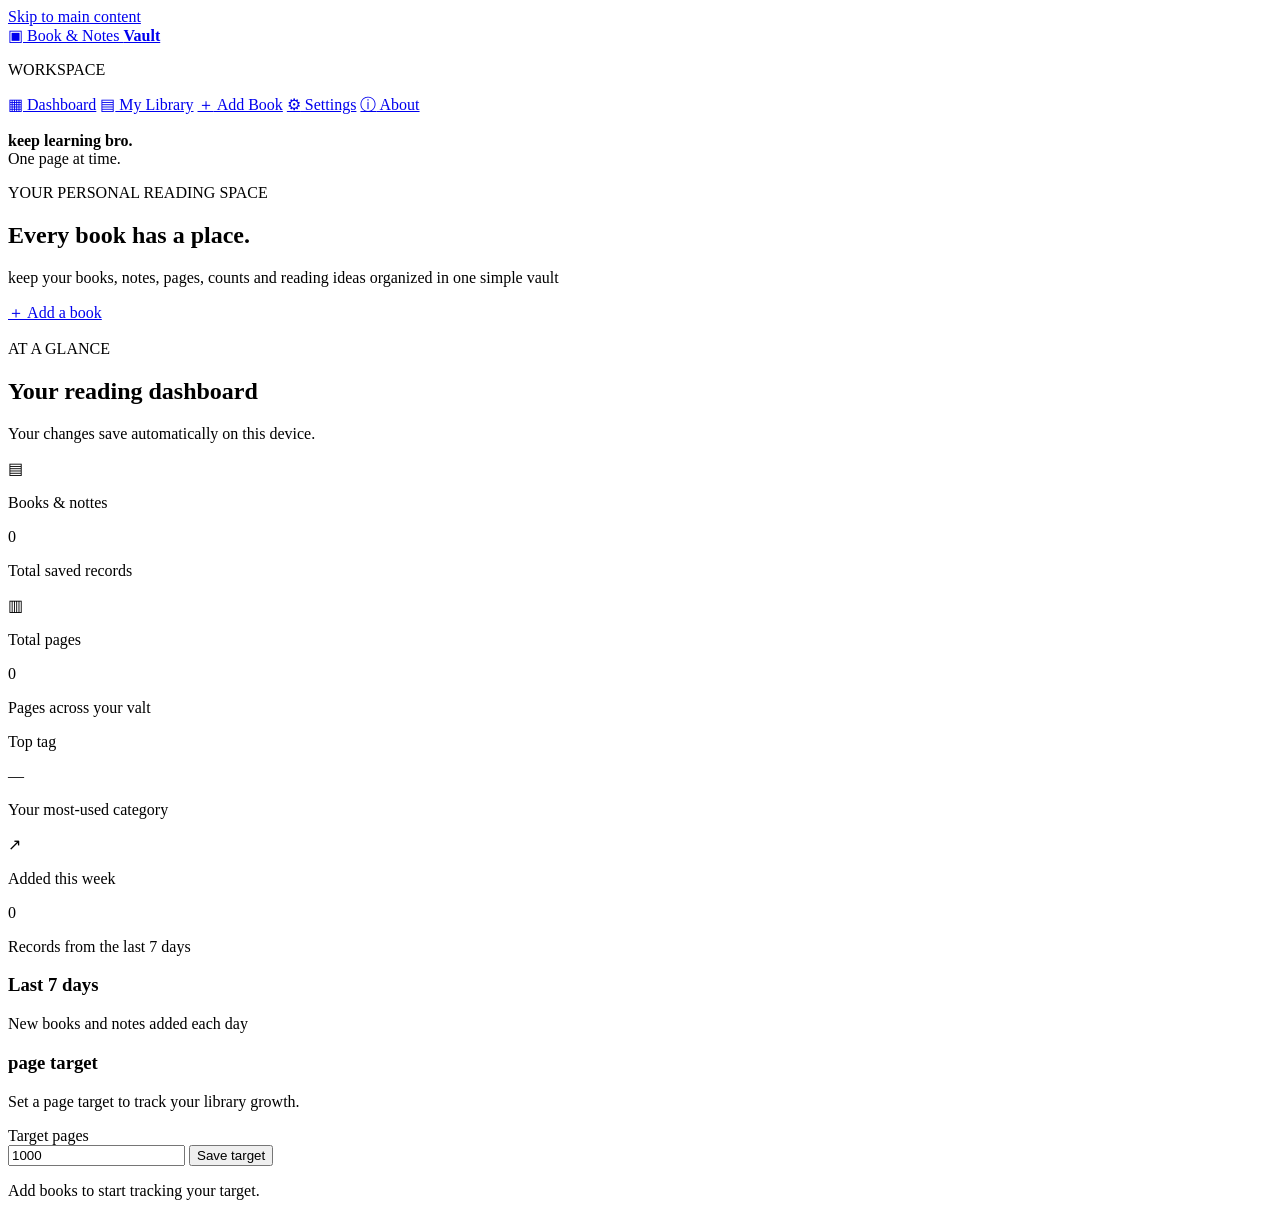
==== index.html @ 78431da7 "forms and many othrs" ====
<!DOCTYPE html>
<html>
<meta charset="UTF-8">
<meta name="viewport" content="width=device-width, initial-scale=1.0">
<meta name="description" content="Book and notes vault">

<head lang="en">
    <title>Book and Notes Vault</title>
</head>

<body data-page="dashboard">
    <a href="skip-link" href="#main">Skip to main content</a>

    <aside class="sidebar" aria-level="Sidebar">
        <a href="index.html" class="brand" aria-label="Book and Notes Vault home">
            <span class="brand-icon" aria-hidden="true">▣</span>
            <span>Book &amp; Notes <strong>Vault</strong></span>
        </a>
        <p class="sidebar-label">WORKSPACE</p>
        <nav aria-label="Main navigation">
            <a href="index.html"><span aria-hidden="true">▦</span> Dashboard</a>
            <a href="library.html"><span aria-hidden="true">▤</span> My Library</a>
            <a href="add-book.html"><span aria-hidden="true">＋</span> Add Book</a>
            <a href="settings.html"><span aria-hidden="true">⚙</span> Settings</a>
            <a href="about.html"><span aria-hidden="true">ⓘ</span> About</a>
        </nav>
        <div class="sidebar-note">
            <p><strong>keep learning bro.</strong><br>One page at time.</p>
        </div>
    </aside>
    <main id="main" class="page-shell">
        <section class="hero" aria-labelledby="hero-title">
            <div>
                <p class="eyebrow">YOUR PERSONAL READING SPACE</p>
                <h1 id="hero-title">Every book has a place.</h1>
                <p class="hero-copy">keep your books, notes, pages, counts and reading ideas organized in one simple
                    vault</p>
                <a class="button button-light" href="add-book.html">＋ Add a book</a>
            </div>
            <div class="hero-art" aria-hidden="true">
                <div class="book book-one"></div>
                <div class="book book-two"></div>
                <div class="book book-three"></div>
            </div>

        </section>
        <section id="dashboard" class="section-block" aria-labelledby="dashboard-title">
            <div class="section-heading">
                <div>
                    <p class="eyebrow">AT A GLANCE</p>
                    <h2 id="dashboard-title">Your reading dashboard</h2>
                </div>
                <p class="muted">Your changes save automatically on this device.</p>
            </div>
            <div class="stats-grid">
                <article class="stat-card">
                    <span class="stat-card" aria-hidden="true">▤</span>
                    <p class="stat-lebel">Books &amp; nottes</p>
                    <p class="stat-value" id="total-records">0</p>
                    <p class="stat-help">Total saved records</p>
                </article>
                <article class="stat-card">
                    <span class="stat-icon" aria-hidden="true">▥</span>
                    <p class="stat-label">Total pages</p>
                    <p class="stat-value" id="total-pages">0</p>
                    <p class="stat-help">Pages across your valt</p>
                </article>
                <article class="stat-card">
                    <p class="stat-label">Top tag</p>
                    <p class="stat-value stat-word" id="top-tag">—</p>
                    <p class="stat-help">Your most-used category</p>
                </article>
                <article class="stat-card">
                    <span class="stat-icon" aria-hidden="true">↗</span>
                    <p class="stat-label">Added this week</p>
                    <p class="stat-value" id="recent-records">0</p>
                    <p class="stat-help">Records from the last 7 days</p>
                </article>
            </div>
            <div class="dashboard-bottom">
                <article class="panel trend-panel">
                    <div class="panel-heading">
                        <div>
                            <h3>Last 7 days</h3>
                            <p class="muted">New books and notes added each day</p>
                        </div>
                    </div>
                    <div id="weekly-chart" class="weekly-chart" role="img"
                        aria-label="chart showing records added over the last seven days"></div>
                </article>
                <article class="panel taget-panel">
                    <h3>page target</h3>
                    <p class="muted">Set a page target to track your library growth.</p>
                    <form id="target-form" class="target-form">
                        <label for="page-target">Target pages</label>
                        <div class="inline-fields">
                            <input id="page-target" name="pageTarget" type="number" min="0" step="1" value="1000"
                                required>
                            <button class="button" type="submit">Save target</button>
                        </div>
                    </form>
                    <p id="target-message" class="status-message" role="status" aria-live="polite">Add books to start
                        tracking your target.</p>
                    <div class="progress-track" aria-hidden="true">
                        <div id="target-progress" class="progress-fill"></div>
                    </div>
                </article>
            </div>


        </section>

































    </main>

</body>

</html>
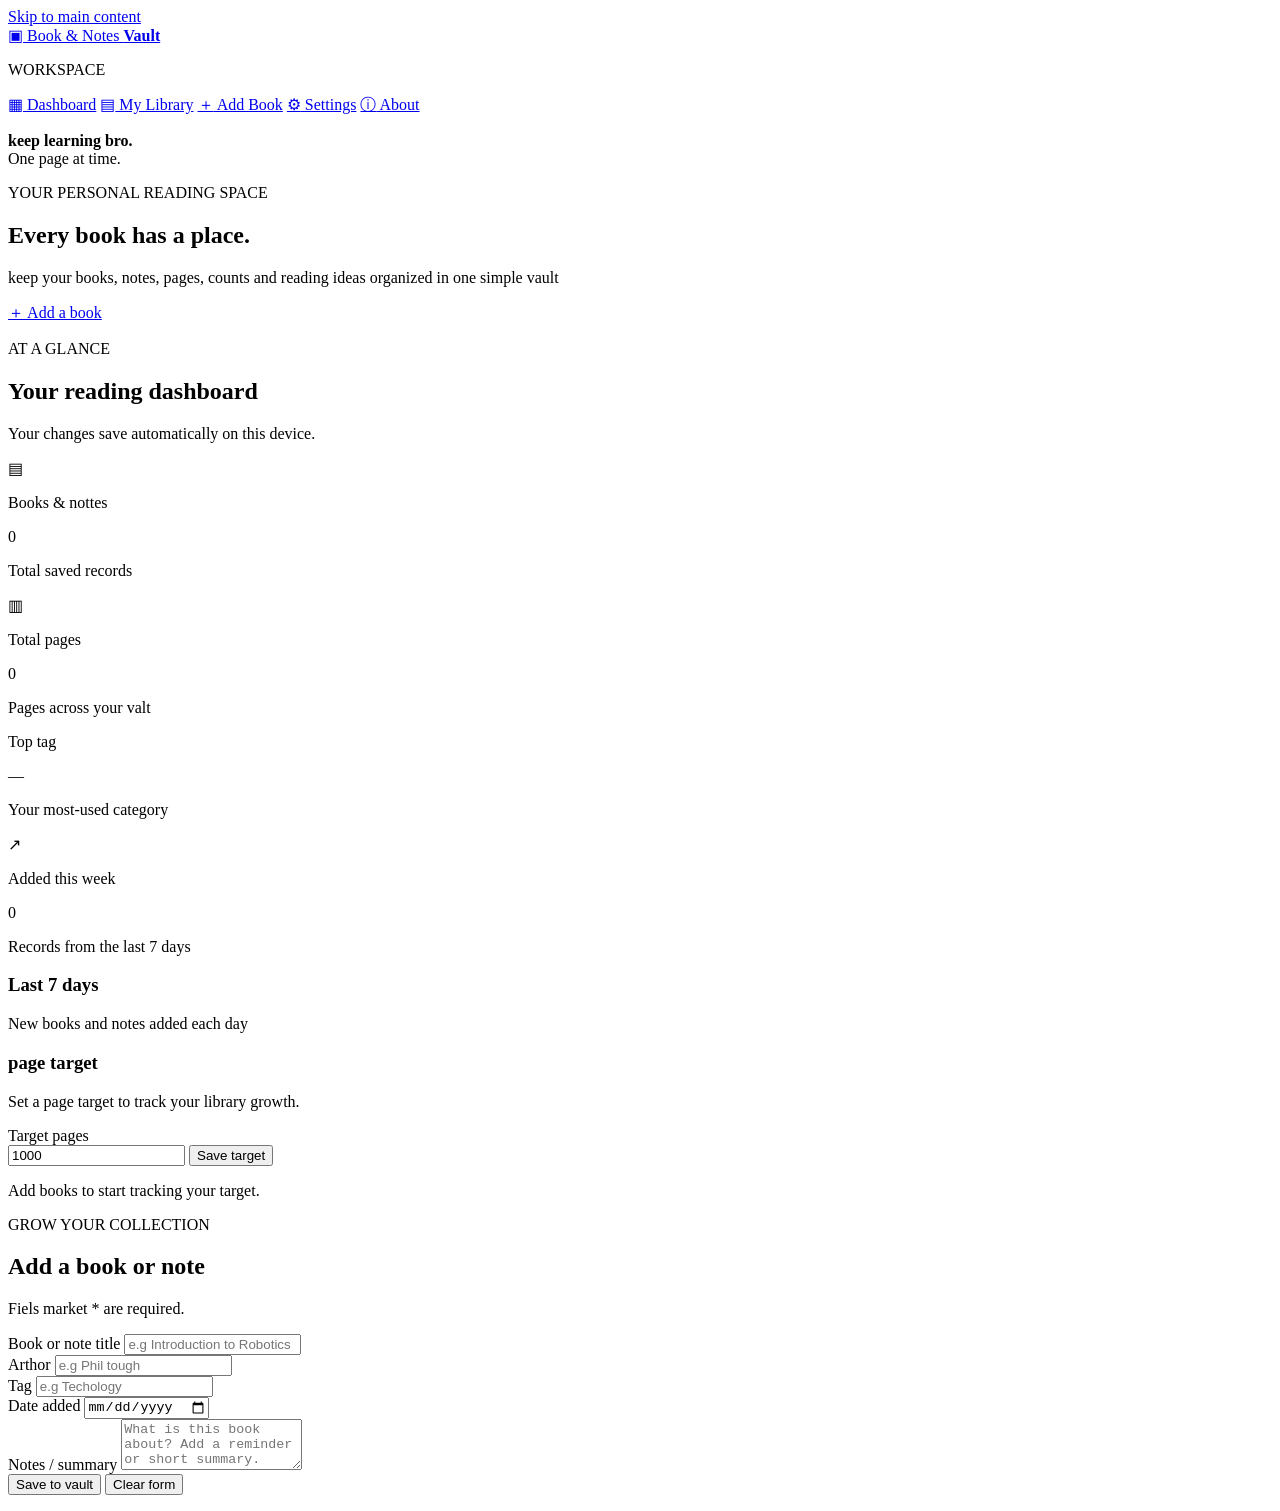
==== commit ca3dcbd4: "craxxxy" ====
--- a/index.html
+++ b/index.html
@@ -106,10 +106,63 @@
                     </div>
                 </article>
             </div>
-
-
         </section>
 
+        <section id="add-record" class="section-block" aria-labelledby="form-title">
+            <div class="section-heading">
+                <div>
+                    <p class="eyebrow">GROW YOUR COLLECTION</p>
+                    <h2 id="form-title">Add a book or note</h2>
+                </div>
+                <P class="muted">Fiels market * are required.</P>
+            </div>
+            <div class="panel form-panel">
+                <form id="record-form" novalidate>
+                    <input type="hidden" id="record-id" name="recordId">
+                    <div class="form-grid">
+                        <div class="field field-wide">
+                            <label for="title">Book or note title</label>
+                            <input type="text" id="title" name="title" maxlength="120"
+                                placeholder="e.g Introduction to Robotics" required aria-describedby="title-error">
+                            <small class="field-error" id="title-error"></small>
+                        </div>
+                        <div class="field">
+                            <label for="author">Arthor</label>
+                            <input type="text" name="author" id="author" maxlength="100" placeholder="e.g Phil tough"
+                                required aria-describedby="author-error">
+                            <small class="field-error" id="author-error"></small>
+                        </div>
+                        <div class="field">
+                            <label for="tag">Tag</label>
+                            <input type="text" id="tag" name="tag" maxlength="40" placeholder="e.g Techology" required
+                                aria-describedby="pages-error">
+                            <small class="field-error" id="date-error"></small>
+                        </div>
+                        <div class="field">
+                            <label for="date-added">Date added</label>
+                            <input type="date" name="dateAdded" id="date-added" required aria-describedby="date-error">
+                            <small class="field-error" id="date-error"></small>
+                        </div>
+                        <div class="field field-wide">
+                            <label for="notes">Notes / summary</label>
+                            <textarea id="notes" name="notes" rows="3" maxlength="1000"
+                                placeholder="What is this book about? Add a reminder or short summary."></textarea>
+                        </div>
+                    </div>
+                    <div class="form-actions">
+                        <button class="button" id="save-record" type="submit">Save to vault</button>
+                        <button class="button button-secondary" id="cancel-edit" type="button" hidden>Cancel
+                            edit</button>
+                        <button class="text-button" id="clear-form" type="button">Clear form</button>
+                    </div>
+                    <p id="form-status" class="status-message" role="status" aria-live="polite"></p>
+                </form>
+            </div>
+
+        </section>
+
+
+
 
 
 
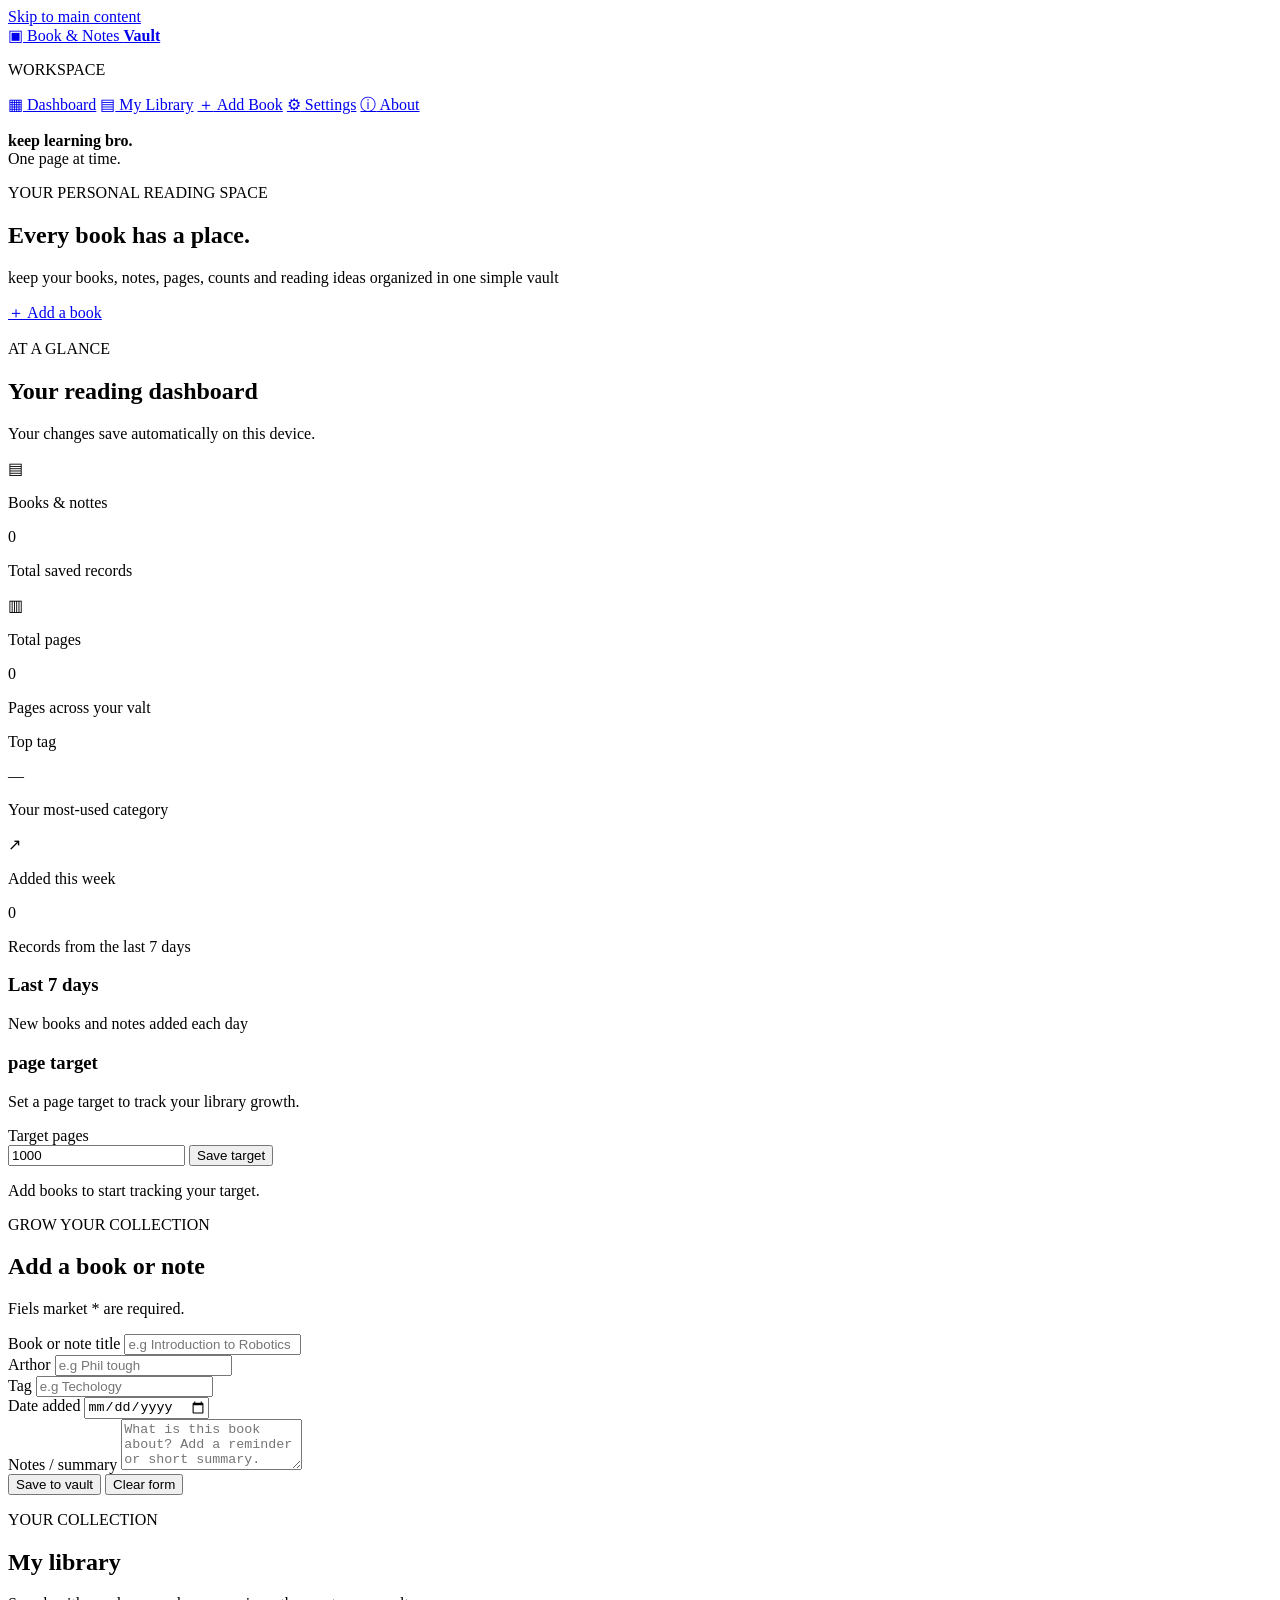
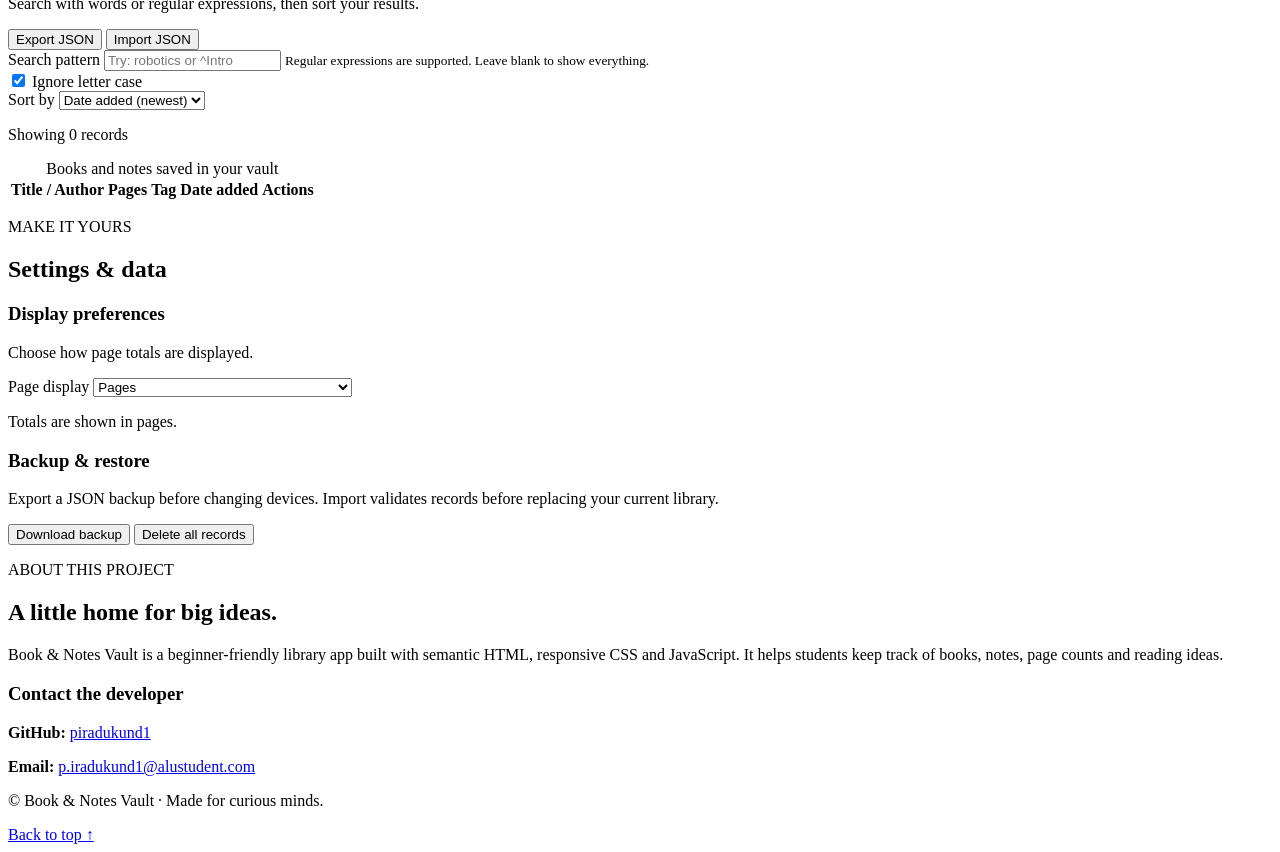
==== commit f228739a: "index" ====
--- a/index.html
+++ b/index.html
@@ -6,6 +6,8 @@
 
 <head lang="en">
     <title>Book and Notes Vault</title>
+    <link rel="stylesheet" href="styles/style.css">
+    <script type="module" src="scripts/app.js"></script>
 </head>
 
 <body data-page="dashboard">
@@ -158,45 +160,135 @@
                     <p id="form-status" class="status-message" role="status" aria-live="polite"></p>
                 </form>
             </div>
-
-        </section>
-
-
-
-
-
-
-
-
-
-
-
-
-
-
-
-
-
-
-
-
-
-
-
-
-
-
-
-
-
-
-
-
-
-
-
+        </section>
+
+        <section id="records" class="section-block" aria-labelledby="records-title">
+            <div class="section-heading library-heading">
+                <div>
+                    <p class="eyebrow">YOUR COLLECTION</p>
+                    <h2 id="records-title">My library</h2>
+                    <p class="muted">Search with words or regular expressions, then sort your results.</p>
+                </div>
+                <div class="library-actions">
+                    <button class="button button-secondary" id="export-json" type="button">Export JSON</button>
+                    <button class="button button-secondary" id="import-trigger" type="button">Import JSON</button>
+                    <input id="import-file" type="file" accept=".json,application/json" hidden>
+                </div>
+            </div>
+            <div class="panel library-panel">
+                <div class="search-tools">
+                    <div class="field search-field">
+                        <label for="search-pattern">Search pattern</label>
+                        <input id="search-pattern" type="search" placeholder="Try: robotics or ^Intro"
+                            aria-describedby="search-help search-error">
+                        <small id="search-help" class="field-hint">Regular expressions are supported. Leave blank to
+                            show
+                            everything.</small>
+                        <small id="search-error" class="field-error" role="status"></small>
+                    </div>
+                    <label class="check-label" for="case-insensitive">
+                        <input id="case-insensitive" type="checkbox" checked>
+                        Ignore letter case
+                    </label>
+                    <div class="field sort-field">
+                        <label for="sort-by">Sort by</label>
+                        <select id="sort-by">
+                            <option value="date-desc">Date added (newest)</option>
+                            <option value="date-asc">Date added (oldest)</option>
+                            <option value="title-asc">Title (A–Z)</option>
+                            <option value="title-desc">Title (Z–A)</option>
+                            <option value="pages-desc">Pages (high to low)</option>
+                            <option value="pages-asc">Pages (low to high)</option>
+                        </select>
+                    </div>
+                </div>
+                <p id="results-count" class="results-count" aria-live="polite">Showing 0 records</p>
+                <div class="table-wrap">
+                    <table>
+                        <caption class="visually-hidden">Books and notes saved in your vault</caption>
+                        <thead>
+                            <tr>
+                                <th scope="col">Title / Author</th>
+                                <th scope="col">Pages</th>
+                                <th scope="col">Tag</th>
+                                <th scope="col">Date added</th>
+                                <th scope="col">Actions</th>
+                            </tr>
+                        </thead>
+                        <tbody id="records-body"></tbody>
+                    </table>
+                </div>
+                <div id="empty-state" class="empty-state" hidden>
+                    <div class="empty-icon" aria-hidden="true">▤</div>
+                    <h3>No matching books yet</h3>
+                    <p>Add your first book or change your search pattern.</p>
+                    <a class="button" href="add-book.html">Add a book</a>
+                </div>
+            </div>
+        </section>
+
+        <section id="settings" class="section-block" aria-labelledby="settings-title">
+            <div class="section-heading">
+                <div>
+                    <p class="eyebrow">MAKE IT YOURS</p>
+                    <h2 id="settings-title">Settings &amp; data</h2>
+                </div>
+            </div>
+            <div class="settings-grid">
+                <article class="panel settings-card">
+                    <h3>Display preferences</h3>
+                    <p class="muted">Choose how page totals are displayed.</p>
+                    <label for="page-unit">Page display</label>
+                    <select id="page-unit">
+                        <option value="pages">Pages</option>
+                        <option value="sheets">Approximate sheets (2 pages = 1 sheet)</option>
+                        <option value="thousands">Thousands of pages</option>
+                    </select>
+                    <p id="unit-preview" class="status-message" aria-live="polite">Totals are shown in pages.</p>
+                </article>
+                <article class="panel settings-card">
+                    <h3>Backup &amp; restore</h3>
+                    <p class="muted">Export a JSON backup before changing devices. Import validates records before
+                        replacing your
+                        current library.</p>
+                    <button class="button button-secondary" id="export-settings" type="button">Download backup</button>
+                    <button class="button button-danger-outline" id="clear-library" type="button">Delete all
+                        records</button>
+                    <p id="settings-status" class="status-message" role="status" aria-live="polite"></p>
+                </article>
+            </div>
+        </section>
+
+        <section id="about" class="section-block" aria-labelledby="about-title">
+            <div class="about-panel">
+                <div>
+                    <p class="eyebrow">ABOUT THIS PROJECT</p>
+                    <h2 id="about-title">A little home for big ideas.</h2>
+                    <p>Book &amp; Notes Vault is a beginner-friendly library app built with semantic HTML, responsive
+                        CSS and
+                         JavaScript. It helps students keep track of books, notes, page counts and reading ideas.
+                    </p>
+                </div>
+                <div class="contact-card">
+                    <h3>Contact the developer</h3>
+                    <p><strong>GitHub:</strong> <a href="https://github.com/piradukund1" target="_blank"
+                            rel="noreferrer">piradukund1</a></p>
+                    <p><strong>Email:</strong> <a href="mailto:your.email@example.com">p.iradukund1@alustudent.com</a></p>
+                    
+                </div>
+            </div>
+        </section>
     </main>
 
+    <footer class="site-footer">
+        <p>© <span id="current-year"></span> Book &amp; Notes Vault · Made for curious minds.</p>
+        <a href="#main">Back to top ↑</a>
+    </footer>
+
+    <div id="global-status" class="visually-hidden" role="status" aria-live="polite"></div>
+
+    </main>
+
 </body>
 
 </html>
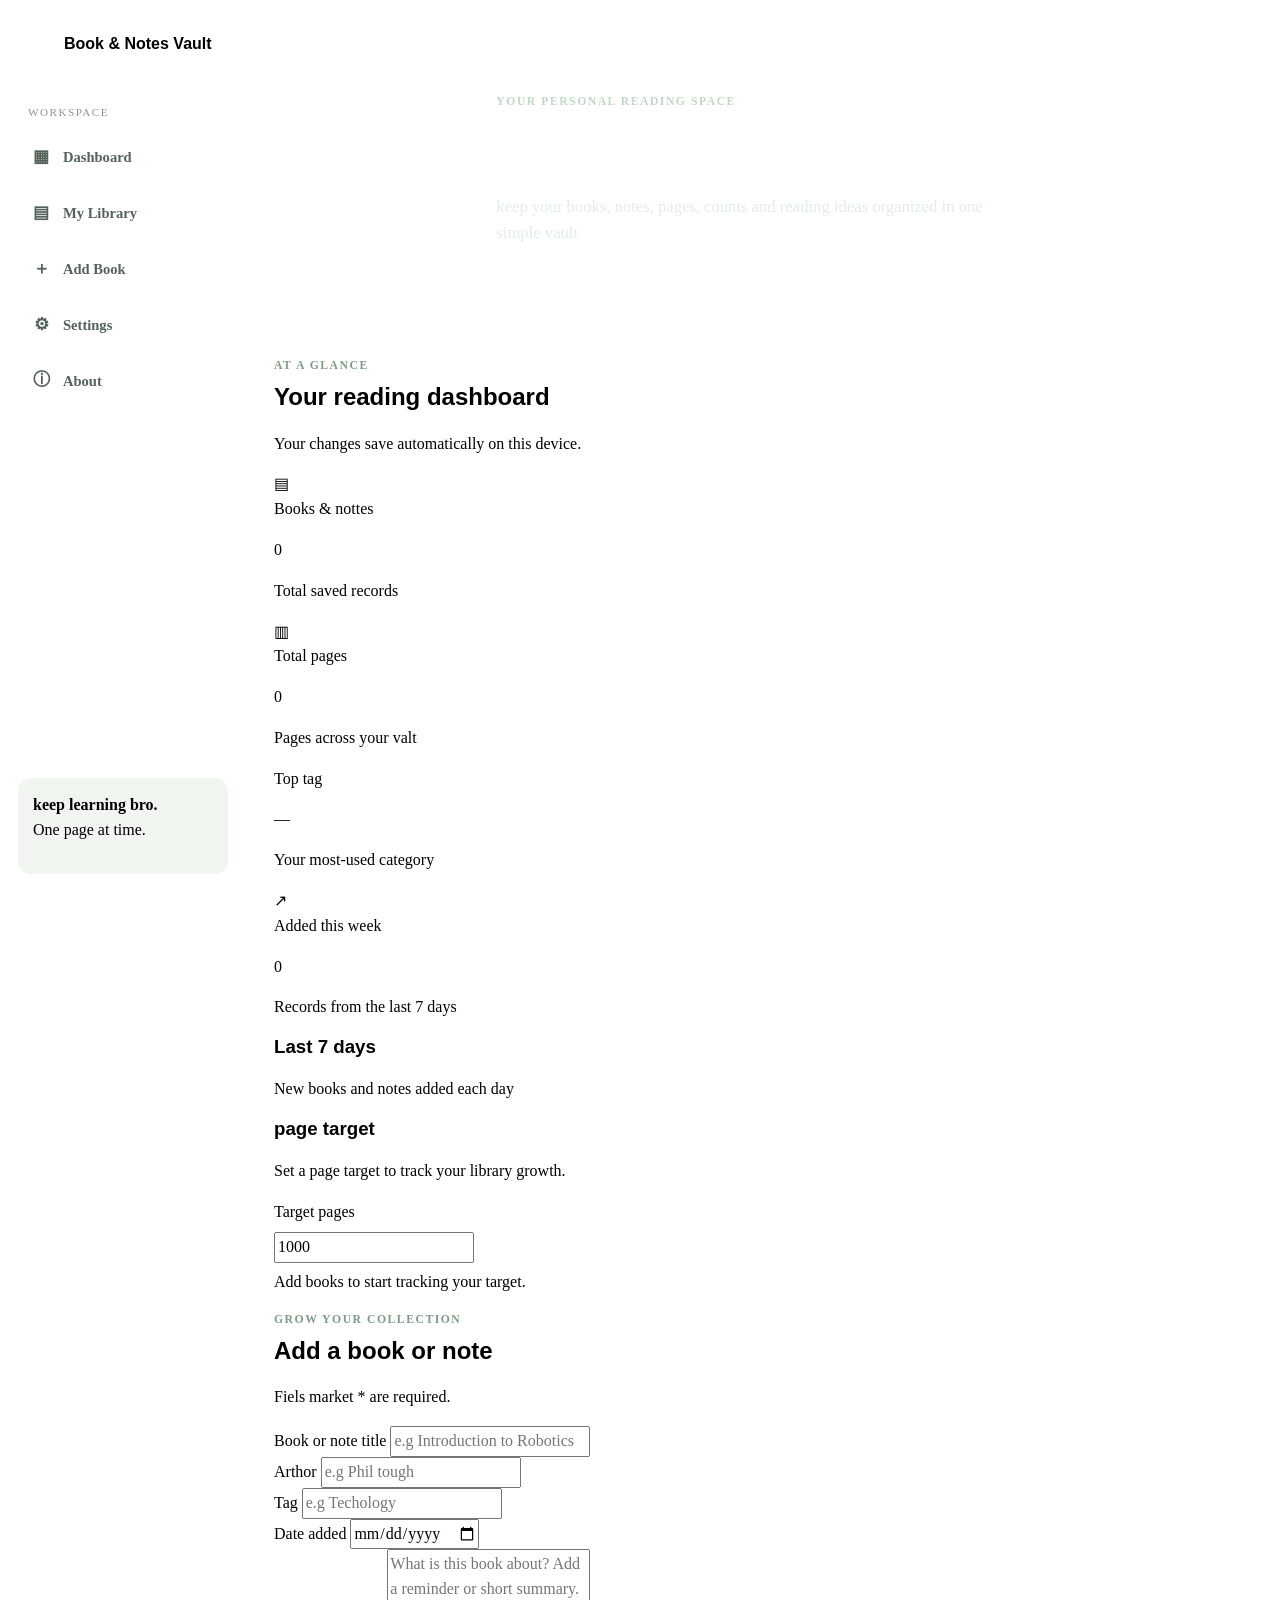
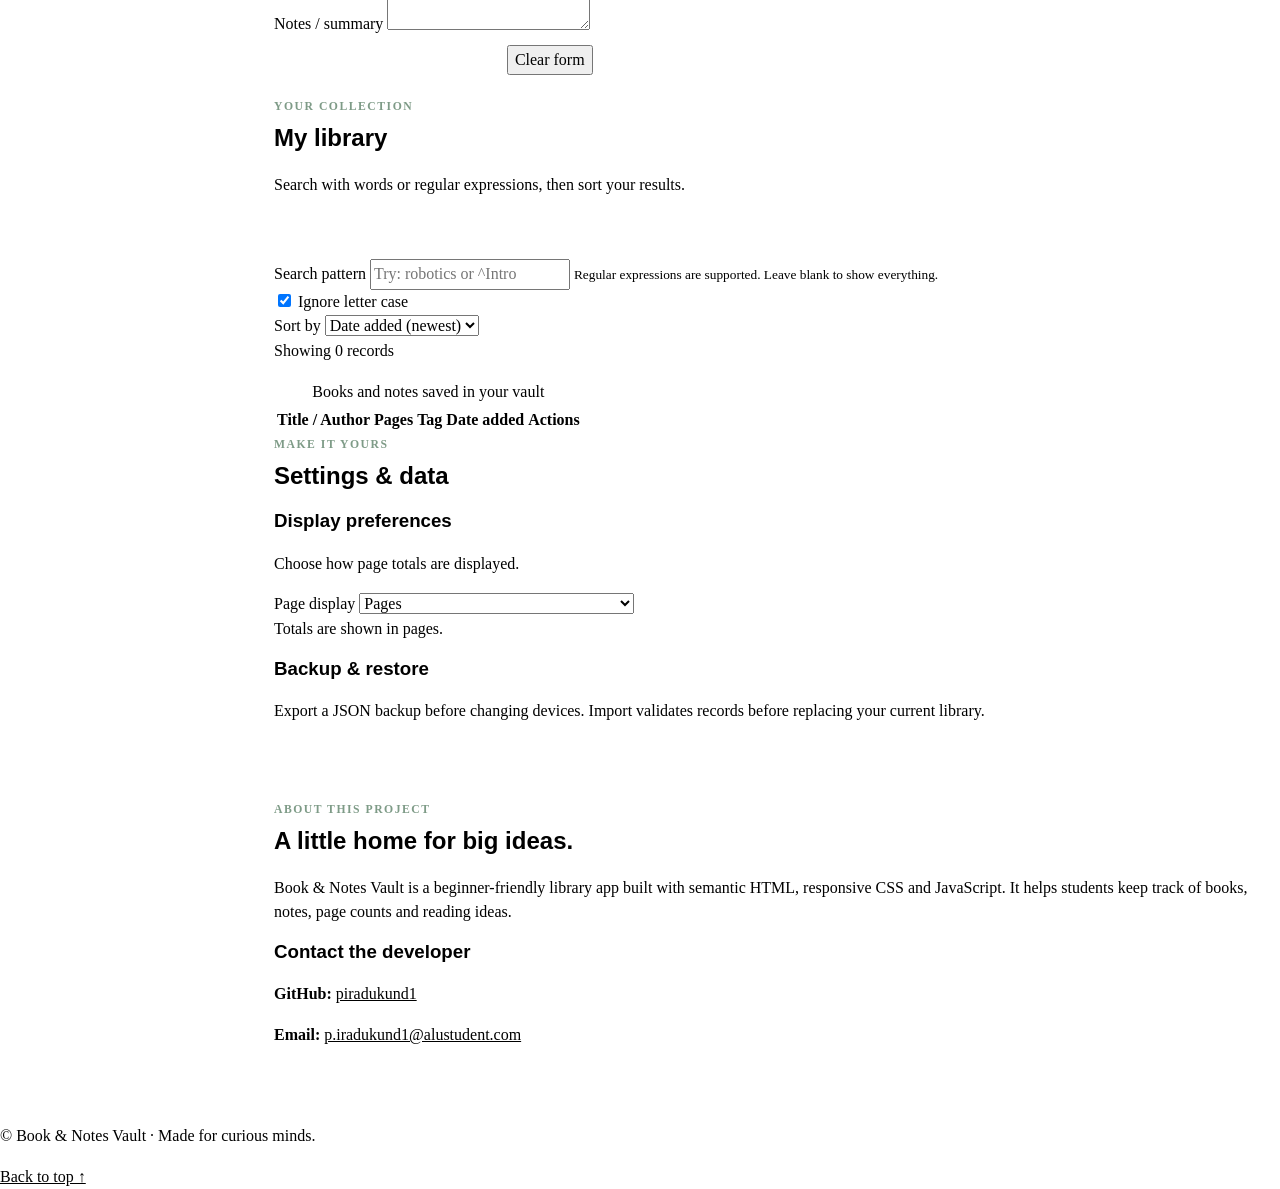
==== commit 481f64e6: "getting ready........" ====
--- a/index.html
+++ b/index.html
@@ -273,7 +273,7 @@
                     <h3>Contact the developer</h3>
                     <p><strong>GitHub:</strong> <a href="https://github.com/piradukund1" target="_blank"
                             rel="noreferrer">piradukund1</a></p>
-                    <p><strong>Email:</strong> <a href="mailto:your.email@example.com">p.iradukund1@alustudent.com</a></p>
+                    <p><strong>Email:</strong> <a href="mailto:p.iradukund1@alustudent.com">p.iradukund1@alustudent.com</a></p>
                     
                 </div>
             </div>
--- a/styles/style.css
+++ b/styles/style.css
@@ -0,0 +1,206 @@
+:root{
+
+}
+*{
+    box-sizing: border-box;
+}
+html{
+    scroll-behavior: smooth;
+    scroll-padding-top: 92px;
+}
+body{
+    margin: 0;
+    min-width: 320px;
+    background: var(--paper);
+    line-height: 1.55;
+}
+a{
+    color: var(--green);
+}
+a:hover{
+    color: var(--green-dark);
+}
+button, input, select, textarea {
+    font: inherit;
+}
+button, select {
+    cursor: pointer;
+}
+button:focus-visible,
+a:focus-visible,
+input:focus-visible,
+select:focus-visible,
+textarea:focus-visible {
+    outline: 3px solid #d49a2f;
+    outline-offset: 3px;
+}
+
+.skip-link {
+    position: absolute;
+    top: -60px;
+    left: 12px;
+    z-index: 20;
+    padding: 10px 14px;
+    background: white;
+    border-radius: 8px;
+}
+.sidebar {
+    position: fixed;
+    inset: 0 auto 0 0;
+    z-index: 10;
+    width: 246px;
+    padding: 26px 18px;
+    display: flex;
+    flex-direction: column;
+    background: #fff;
+}
+
+.brand {
+    display: flex;
+    align-items: center;
+    gap: 10px;
+    color: var(--ink);
+    text-decoration: none;
+    font-family: Manrope, sans-serif;
+    font-weight: 700;
+    white-space: nowrap;
+}
+.brand strong {
+    color: var(--green);
+}
+.brand-icon {
+    width: 36px;
+    height: 36px;
+    flex: 0 0 36px;
+    display: grid;
+    place-items: center;
+    color: white;
+    background: var(--green);
+    border-radius: 11px;
+    font-size: 21px;
+}
+
+.sidebar-label{
+    margin: 42px 10px 12px;
+    color: #89958d;
+    font-size: .7rem;
+    font-family: 800;
+    letter-spacing: .13em;
+}
+.sidebar nav {
+    display: flex;
+    flex-direction: column;
+    align-items: stretch;
+    gap: 7px;
+}
+.sidebar nav a {
+    display: flex;
+    align-items: center;
+    gap: 12px;
+    padding: 11px 13px;
+    text-decoration: none;
+    color: #536359;
+    font-size: .91rem;
+    font-weight: 600;
+    transition: background .18s ease, color .18s ease, transform .18s ease;
+}
+.sidebar nav a span {
+    width: 20px;
+    text-align: center;
+    font-size: 1.08rem;
+}
+
+.sidebar nav a:hover,
+.sidebar nav a:focus-visible {
+    background: var(--green-soft);
+    color: var(--green-dark);
+    transform: translateX(2px);
+}
+.sidebar nav a[href="#dashboard"] {
+    background: var(--green-soft);
+    color: var(--green-dark);
+}
+.sidebar-note {
+    margin-top: auto;
+    padding: 15px;
+    border-radius: 13px;
+    background: #f0f5ef;
+    color: var(--green);
+}
+.sidebar-note>span {
+    font-size: 8px 0 0;
+    font-size: .82rem;
+    color: #68756e;
+}
+.sidebar-note-strong {
+    color: var(--green-dark);
+}
+.page-shell {
+    max-width: 1180px;
+    margin: 0 auto 0 246px;
+    padding: 26px 28px 60px;
+}
+.hero {
+    min-height: 300px;
+    padding: 42px 48px;
+    background: var(--green);
+    color: white;
+    border-radius: 24px;
+    display: flex;
+    justify-content: center;
+    align-items: center;
+    overflow: hidden;
+    position: relative;
+}
+.hero>div:first-child {
+    max-width: 590px;
+    z-index: 1;
+}
+.eyebrow {
+    color: #7e9b87;
+    font-size: .73rem;
+    font-weight: 800;
+    letter-spacing: .13em;
+    margin: 0 0 8px;
+}
+.hero .eyebrow {
+    color: #c1d8c5;
+}
+h1, h2, h3, p {
+    margin-top: 0;
+}
+h1, h2 ,h3 {
+    font-family: Manrope, "DM sans", sans-serif;
+    line-height: 1.2;
+}
+h1 {
+    font-size: clamp(2.1rem, 4vw, 3.4rem);
+    letter-spacing: -.04em;
+    margin-bottom: 14px;
+}
+.hero-copy {
+    max-width: 520px;
+    color: #e1eee5;
+    margin-bottom: 24px;
+    font-size: 1.04rem;
+}
+.button{
+    display: inline-flex;
+    align-items: center;
+    justify-content: center;
+    gap: 8px;
+    border: 1px solid var(--green);
+    border-radius: 10px;
+    padding: 10px 15px;
+    background: var(--green);
+    color: white;
+    font-weight: 700;
+    text-decoration: none;
+    transition: transform .18 ease, background .18s ease, box-shadow .18s ease;
+}
+.button:hover {
+    background: var(--green-dark);
+    color: white;
+    transform: translateY(-1px);
+    box-shadow: 0 5px 13px #193e2c24;
+}
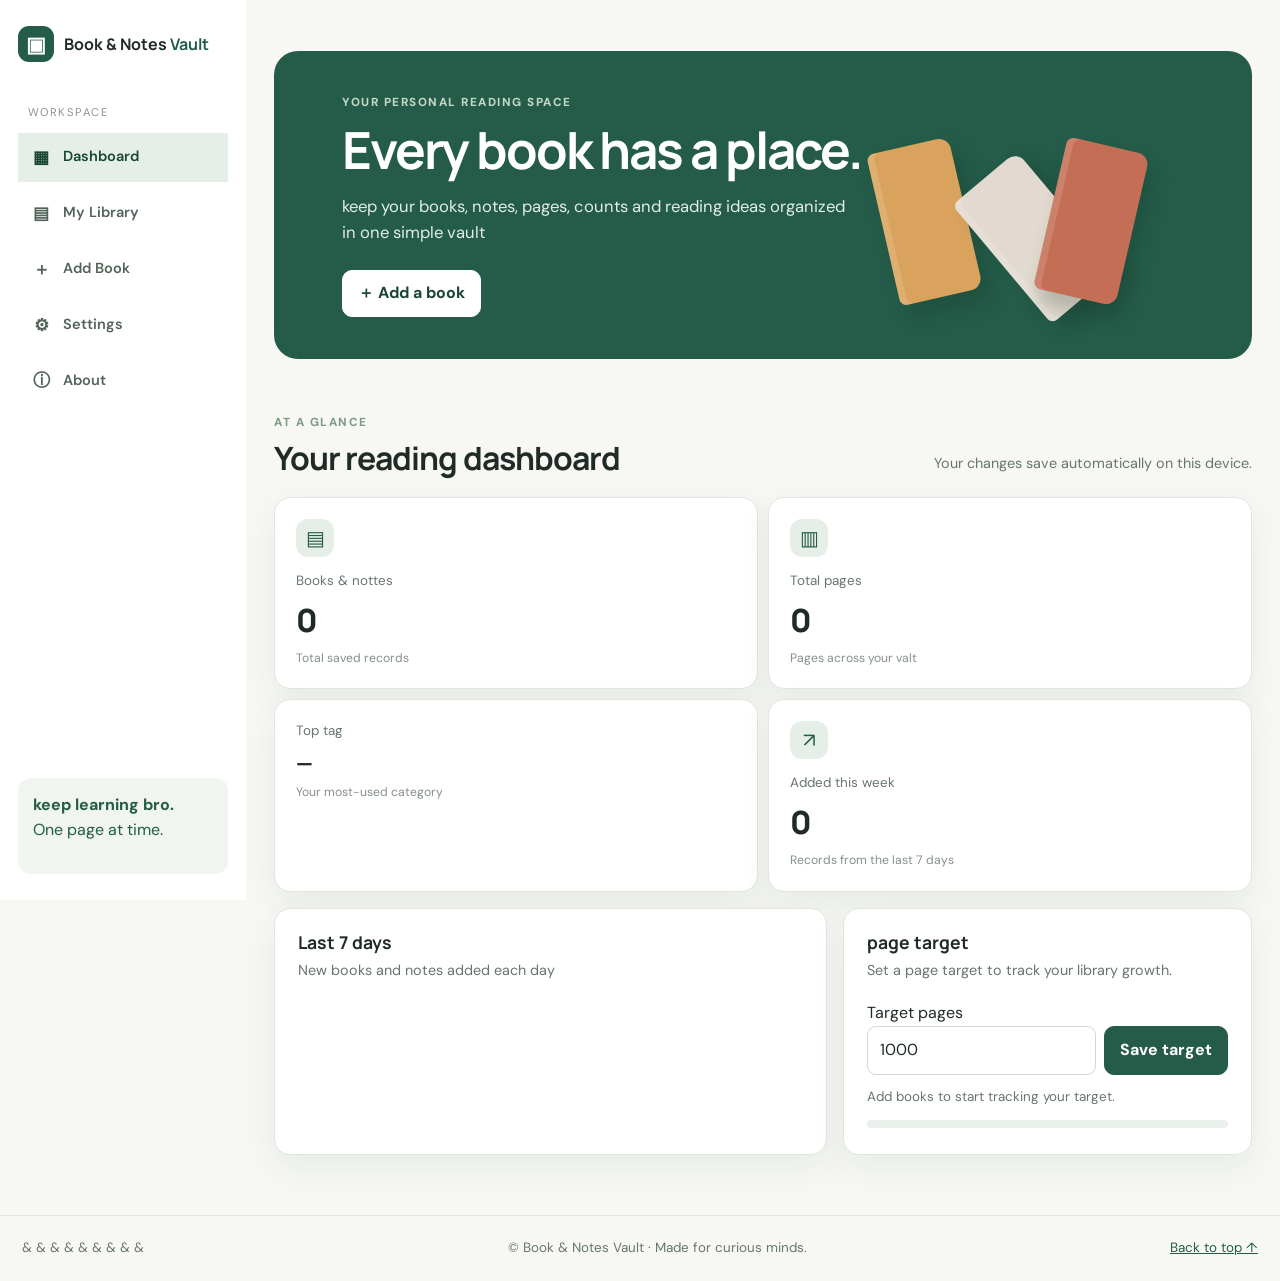
==== commit 749b4347: "checking and adding some features in the design to make it suitable to the users burooo" ====
--- a/index.html
+++ b/index.html
@@ -56,8 +56,8 @@
             </div>
             <div class="stats-grid">
                 <article class="stat-card">
-                    <span class="stat-card" aria-hidden="true">▤</span>
-                    <p class="stat-lebel">Books &amp; nottes</p>
+                    <span class="stat-icon" aria-hidden="true">▤</span>
+                    <p class="stat-label">Books &amp; nottes</p>
                     <p class="stat-value" id="total-records">0</p>
                     <p class="stat-help">Total saved records</p>
                 </article>
@@ -281,8 +281,9 @@
     </main>
 
     <footer class="site-footer">
+        <p>&amp; &amp; &amp; &amp; &amp; &amp; &amp; &amp;  &amp;</p>
         <p>© <span id="current-year"></span> Book &amp; Notes Vault · Made for curious minds.</p>
-        <a href="#main">Back to top ↑</a>
+        <a href="#">Back to top ↑</a>
     </footer>
 
     <div id="global-status" class="visually-hidden" role="status" aria-live="polite"></div>
--- a/styles/style.css
+++ b/styles/style.css
@@ -1,31 +1,58 @@
-:root{
-
-}
-*{
+@import url('https://fonts.googleapis.com/css2?family=DM+Sans:wght@400;500;600;700&family=Manrope:wght@400;500;600;700;800&display=swap');
+
+:root {
+    --ink: #202b27;
+    --muted: #68756e;
+    --paper: #f7f8f4;
+    --white: #ffffff;
+    --green: #245c49;
+    --green-dark: #194635;
+    --green-soft: #e5efe8;
+    --line: #dfe6df;
+    --gold: #e8b85e;
+    --danger: #a42c36;
+    --shadow: 0 12px 34px rgba(31, 55, 43, 0.07);
+    font-family: "DM Sans", Arial, sans-serif;
+    color: var(--ink);
+    color: var(--ink);
+}
+
+* {
     box-sizing: border-box;
 }
-html{
+
+html {
     scroll-behavior: smooth;
     scroll-padding-top: 92px;
 }
-body{
+
+body {
     margin: 0;
     min-width: 320px;
     background: var(--paper);
     line-height: 1.55;
 }
-a{
+
+a {
     color: var(--green);
 }
-a:hover{
+
+a:hover {
     color: var(--green-dark);
 }
-button, input, select, textarea {
+
+button,
+input,
+select,
+textarea {
     font: inherit;
 }
-button, select {
+
+button,
+select {
     cursor: pointer;
 }
+
 button:focus-visible,
 a:focus-visible,
 input:focus-visible,
@@ -44,6 +71,7 @@
     background: white;
     border-radius: 8px;
 }
+
 .sidebar {
     position: fixed;
     inset: 0 auto 0 0;
@@ -65,9 +93,11 @@
     font-weight: 700;
     white-space: nowrap;
 }
+
 .brand strong {
     color: var(--green);
 }
+
 .brand-icon {
     width: 36px;
     height: 36px;
@@ -80,19 +110,21 @@
     font-size: 21px;
 }
 
-.sidebar-label{
+.sidebar-label {
     margin: 42px 10px 12px;
     color: #89958d;
     font-size: .7rem;
     font-family: 800;
     letter-spacing: .13em;
 }
+
 .sidebar nav {
     display: flex;
     flex-direction: column;
     align-items: stretch;
     gap: 7px;
 }
+
 .sidebar nav a {
     display: flex;
     align-items: center;
@@ -104,6 +136,7 @@
     font-weight: 600;
     transition: background .18s ease, color .18s ease, transform .18s ease;
 }
+
 .sidebar nav a span {
     width: 20px;
     text-align: center;
@@ -116,10 +149,12 @@
     color: var(--green-dark);
     transform: translateX(2px);
 }
+
 .sidebar nav a[href="#dashboard"] {
     background: var(--green-soft);
     color: var(--green-dark);
 }
+
 .sidebar-note {
     margin-top: auto;
     padding: 15px;
@@ -127,19 +162,23 @@
     background: #f0f5ef;
     color: var(--green);
 }
+
 .sidebar-note>span {
     font-size: 8px 0 0;
     font-size: .82rem;
     color: #68756e;
 }
+
 .sidebar-note-strong {
     color: var(--green-dark);
 }
+
 .page-shell {
     max-width: 1180px;
     margin: 0 auto 0 246px;
     padding: 26px 28px 60px;
 }
+
 .hero {
     min-height: 300px;
     padding: 42px 48px;
@@ -152,10 +191,12 @@
     overflow: hidden;
     position: relative;
 }
+
 .hero>div:first-child {
     max-width: 590px;
     z-index: 1;
 }
+
 .eyebrow {
     color: #7e9b87;
     font-size: .73rem;
@@ -163,28 +204,39 @@
     letter-spacing: .13em;
     margin: 0 0 8px;
 }
+
 .hero .eyebrow {
     color: #c1d8c5;
 }
-h1, h2, h3, p {
+
+h1,
+h2,
+h3,
+p {
     margin-top: 0;
 }
-h1, h2 ,h3 {
+
+h1,
+h2,
+h3 {
     font-family: Manrope, "DM sans", sans-serif;
     line-height: 1.2;
 }
+
 h1 {
     font-size: clamp(2.1rem, 4vw, 3.4rem);
     letter-spacing: -.04em;
     margin-bottom: 14px;
 }
+
 .hero-copy {
     max-width: 520px;
     color: #e1eee5;
     margin-bottom: 24px;
     font-size: 1.04rem;
 }
-.button{
+
+.button {
     display: inline-flex;
     align-items: center;
     justify-content: center;
@@ -198,9 +250,854 @@
     text-decoration: none;
     transition: transform .18 ease, background .18s ease, box-shadow .18s ease;
 }
+
 .button:hover {
     background: var(--green-dark);
     color: white;
     transform: translateY(-1px);
     box-shadow: 0 5px 13px #193e2c24;
 }
+
+.button-light {
+    background: white;
+    color: var(--green-dark);
+    border-color: white;
+}
+
+.button-light:hover {
+    background: #f1f5ef;
+    color: var(--green-dark);
+}
+
+.button-secondary {
+    background: white;
+    color: var(--green-dark);
+    border-color: #cbd9ce;
+}
+
+.button-secondary {
+    background: white;
+    color: var(--green);
+    border-color: #cbd9ce;
+
+}
+
+.button-secondary:hover {
+    background: var(--green-soft);
+    color: var(--green-dark);
+}
+
+.button-danger-outline {
+    background: white;
+    border: 1px solid #e8b9bd;
+    color: var(--danger);
+    margin-left: 8px;
+}
+
+.button-danger-outline:hover {
+    color: white;
+    background: var(--danger);
+}
+
+.hero-art {
+    width: 300px;
+    height: 220px;
+    position: relative;
+    flex: 0 0 300px;
+    margin-right: 22px;
+}
+
+.book {
+    position: absolute;
+    bottom: 18px;
+    height: 155px;
+    width: 84px;
+    border-radius: 7px 12px 12px 7px;
+    box-shadow: inset 7px 0 0 #ffffff20, 8px 14px 18px #102e2138;
+    transform-origin: bottom center;
+}
+
+.book::after {
+    content: "";
+    position: absolute;
+    top: 18px;
+    left: 18px;
+    right: 2px;
+    background: #ffffff90;
+    box-shadow: 0 8px 0 #ffffff55, 0 16px 0 #ffffff55;
+}
+
+.book-one {
+    left: 38px;
+    background: #d9a35d;
+    transform: rotate(-13deg);
+}
+
+.book-two{
+   left: 180px;
+    background: #e2dad0;
+    transform: rotate(-40deg); 
+}
+
+.book-three {
+    left: 170px;
+    background: #c46f55;
+    transform: rotate(13deg);
+}
+
+.section-block {
+    margin-top: 54px;
+}
+
+.section-heading {
+    display: flex;
+    align-items: end;
+    justify-content: space-between;
+    gap: 18px;
+    margin-bottom: 20px;
+}
+
+.section-heading h2,
+.about-panel h2 {
+    margin: 0;
+    font-size: clamp(1.5rem, 2.5vw, 2rem);
+    letter-spacing: -.03em;
+}
+
+.muted {
+    color: var(--muted);
+    font-size: .9rem;
+    margin-bottom: 0;
+}
+
+.section-heading>.muted {
+    padding-bottom: 3px;
+}
+
+.stats-grip {
+    display: grid;
+    grid-template-columns: repeat(4, minmax(0, 1fr));
+    gap: 16px;
+}
+
+.stat-card,
+.panel {
+    background: var(--white);
+    border: 1px solid var(--line);
+    border-radius: 16px;
+    box-shadow: var(--shadow);
+}
+
+.stat-card {
+    padding: 21px;
+    min-width: 0;
+}
+
+.stat-icon {
+    display: grid;
+    place-items: center;
+    width: 38px;
+    height: 38px;
+    border-radius: 12px;
+    color: var(--green);
+    background: var(--green-soft);
+    font-size: 1.25rem;
+    margin-bottom: 14px;
+}
+
+.stat-label {
+    color: var(--muted);
+    font-size: .84rem;
+    margin-bottom: 4px;
+}
+
+.stat-value {
+    font-family: Manrope, sans-serif;
+    font-weight: 800;
+    font-size: 2rem;
+    letter-spacing: -.04em;
+    margin-bottom: 0;
+}
+
+.stat-word {
+    font-size: 1.35rem;
+    overflow-wrap: anywhere;
+}
+
+.stat-help {
+    font-size: .76rem;
+    color: #859088;
+    margin: 3px 0 0;
+}
+
+.dashboard-bottom {
+    display: grid;
+    grid-template-columns: 1.35fr 1fr;
+    gap: 16px;
+    margin-top: 16px;
+}
+.inline-fields{
+    display: flex;
+    gap: 8px;
+}
+.inline-fields input {
+    flex: 1;
+}
+
+.panel {
+    padding: 23px;
+    min-width: 0;
+}
+
+.panel h3 {
+    font-size: 1.1rem;
+    margin-bottom: 6px;
+}
+
+.panel-heading {
+    display: flex;
+    justify-content: space-between;
+    gap: 12px;
+}
+
+.weekly-chart {
+    min-height: 150px;
+    display: grid;
+    grid-template-columns: repeat(7, minmax(0, 1fr));
+    align-items: end;
+    gap: 12px;
+    padding-top: 18px;
+}
+
+.chart-day {
+    min-width: 0;
+    display: flex;
+    flex-direction: column;
+    align-items: center;
+    gap: 7px;
+    height: 125px;
+    justify-content: end;
+}
+
+.chart-count {
+    color: var(--muted);
+    font-size: .76rem;
+}
+
+.chart-bar-wrap {
+    width: 100%;
+    max-width: 32px;
+    height: 82px;
+    display: flex;
+    align-items: end;
+    background: #f0f4ef;
+    border-radius: 7px;
+    overflow: hidden;
+}
+
+.chart-bar {
+    width: 100%;
+    min-height: 3px;
+    background: #6e9a7c;
+    border-radius: 7px;
+    transition: height .3s ease;
+}
+
+.chart-label {
+    font-size: .73rem;
+    color: var(--muted);
+}
+
+.target-form {
+    margin-top: 20px;
+}
+
+.label {
+    display: block;
+    color: #34463c;
+    font-size: .86rem;
+    font-weight: 700;
+    margin-bottom: 7px;
+}
+
+input,
+select,
+textarea {
+    width: 100%;
+    min-width: 0;
+    color: var(--ink);
+    background: #fff;
+    border: 1px solid #cfd9d1;
+    border-radius: 9px;
+    padding: 11px 12px;
+}
+
+input::placeholder,
+textarea::placeholder {
+    color: #9aa49d;
+}
+
+input:hover,
+select:hover,
+textarea:hover {
+    border-color: #9caf9f;
+}
+
+.inline-fiels input {
+    flex: 1;
+}
+
+.status-message {
+    color: var(--muted);
+    font-size: .84rem;
+    margin: 12px 0 0;
+    min-height: 1.3;
+}
+
+.status-message.alert {
+    color: var(--danger);
+    font-weight: 700;
+}
+
+.progress-track {
+    height: 8px;
+    border-radius: 20px;
+    background: #eaf0eb;
+    overflow: hidden;
+    margin-top: 12px;
+}
+
+.progress-fill {
+    height: 100%;
+    width: 0;
+    border-radius: inherit;
+    background: #6e9a7c;
+    transition: width .3s ease;
+}
+
+.form-parel {
+    padding: 26px;
+}
+
+.form-grip {
+    display: grid;
+    grid-template-columns: repeat(2, minmax(0, 1fr));
+    gap: 18px 20px;
+}
+
+.field {
+    min-width: 0;
+}
+
+.field-wide {
+    grid-column: 1 / -1;
+}
+
+textarea {
+    resize: vertical;
+}
+
+.field-error {
+    display: block;
+    color: var(--danger);
+    min-height: 1.1em;
+    font-size: .78rem;
+    margin-top: 5px;
+}
+
+.field-hint {
+    display: block;
+    color: var(--muted);
+    font-size: .78rem;
+    margin-top: 5px;
+}
+
+[aria-invalid="true"] {
+    border-color: var(--danger);
+}
+
+.form-action {
+    display: flex;
+    align-items: center;
+    gap: 14px;
+    flex-wrap: wrap;
+    margin-top: 18px;
+}
+
+.text-button {
+    color: var(--green);
+    background: none;
+    border: 0;
+    padding: 0;
+    text-decoration: underline;
+    font-weight: 700;
+}
+
+.stats-grid{
+    display: grid;
+    grid-template-columns: repeat(4, minmax(0, 1fr));
+    gap: 16px;
+}
+
+.stats-grid {
+    grid-template-columns: repeat(2, minmax(0, 1fr));
+}
+.stats-grid {
+    gap: 10px;
+}
+
+
+.library-heading {
+    align-items: end;
+}
+
+.library-actions {
+    display: flex;
+    gap: 8px;
+    flex-wrap: wrap;
+}
+
+.library-panel {
+    padding: 22px;
+}
+
+.search-tools {
+    display: grid;
+    grid-template-columns: minmax(220px, 1fr) auto minmax(180px, .6fr);
+    align-items: end;
+    gap: 18px;
+}
+
+.check-label {
+    display: flex;
+    align-items: center;
+    gap: 8px;
+    padding-bottom: 12px;
+    white-space: nowrap;
+}
+
+.check-label input {
+    width: auto;
+    accent-color: var(--green);
+}
+
+.results-count {
+    color: var(--muted);
+    font-size: .84rem;
+    margin: 17px 0 10px;
+}
+
+.table-wrap {
+    overflow-x: auto;
+}
+
+table {
+    width: 100%;
+    border-collapse: collapse;
+    text-align: .88rem;
+}
+
+th {
+    background: #f5f8f4;
+    color: #536359;
+    font-size: .76rem;
+    text-transform: uppercase;
+    letter-spacing: .05rem;
+}
+
+th,
+td {
+    padding: 14px 12px;
+    border-bottom: 1px solid #e8ede8;
+    vertical-align: middle;
+}
+
+.record-title {
+    font-weight: 700;
+    color: var(--ink);
+    margin-bottom: 2px;
+}
+
+.record-author {
+    color: var(--muted);
+    font-size: .8rem;
+}
+
+.record-notes {
+    color: #68756e;
+    font-size: .79rem;
+    margin-top: 5px;
+    max-width: 300px;
+    overflow-wrap: anywhere;
+}
+
+.tag-pill {
+    display: inline-block;
+    padding: 4px 9px;
+    border-radius: 30px;
+    background: var(--green-soft);
+    color: var(--green-dark);
+    font-size: .76rem;
+    font-weight: 700;
+}
+
+.row-actions {
+    display: flex;
+    gap: 7px;
+}
+
+.small-button {
+    border: 1px solid #d3ded5;
+    background: white;
+    border-radius: 7px;
+    padding: 6px 9px;
+    color: var(--green);
+    font-size: .78rem;
+    font-weight: 700;
+}
+
+.small-button:hover {
+    background: var(--green-soft);
+}
+
+.small-button.delete {
+    color: #352b11;
+    background: #ffe5a3;
+    border-radius: 2px;
+    padding: 0 1px;
+}
+
+.empty-icon {
+    font-size: 2rem;
+    color: #7e9b87;
+    margin-bottom: 12px;
+}
+
+.empty-state h3 {
+    margin-bottom: 8px;
+}
+
+.empty-state p {
+    color: var(--muted);
+}
+
+.settings-grid {
+    display: grid;
+    grid-template-columns: 1fr 1fr;
+    gap: 16px;
+}
+
+.settings-card select {
+    margin-bottom: 5px;
+}
+
+.settings-card .button {
+    margin-top: 15px;
+}
+
+.about-panel {
+    padding: 32px;
+    border-radius: 18px;
+    background: #eaf1e9;
+    display: grid;
+    grid-template-columns: 1.2fr 1fr;
+    gap: 36px;
+    align-items: center;
+}
+
+.about-panel>div:first-child>p:last-child {
+    max-width: 580px;
+    margin: 14px 0 0;
+    color: #536359;
+}
+
+.contract-card {
+    background: white;
+    border: 1px solid #dce6dc;
+    border-radius: 13px;
+    padding: 20px;
+}
+
+.contact-card h3 {
+    margin-bottom: 14px;
+}
+
+.contact-card p {
+    font-size: .88rem;
+    margin-bottom: 8px;
+    overflow-wrap: anywhere;
+}
+
+.contact-card .muted {
+    margin-top: 12px;
+    font-size: .78rem;
+}
+
+.site-footer {
+    border-top: 1px solid var(--line);
+    padding: 22px;
+    display: flex;
+    align-items: center;
+    justify-content: space-between;
+    gap: 15px;
+    color: var(--muted);
+    font-size: .84rem;
+}
+
+.site-footer p {
+    margin: 0;
+}
+
+.visually-hidden {
+    position: absolute !important;
+    width: 1px !important;
+    height: 1px !important;
+    padding: 0 !important;
+    margin: -1px !important;
+    overflow: hidden !important;
+    clip: rect(0, 0, 0, 0) !important;
+    white-space: nowrap !important;
+}
+
+@media (max-width: 1024px) {
+    .sidebar {
+        width: 205px;
+        padding: 22px 13px;
+    }
+
+    .page-shell {
+        margin-left: 205px;
+        padding: 22px 18px 50px;
+    }
+
+    .hero {
+        padding: 36px;
+    }
+
+    .hero-art {
+        transform: scale(.85);
+        transform-origin: right center;
+        margin-left: -30px;
+        margin-right: -20px;
+    }
+
+    .stats-grip {
+        grid-template-columns: repeat(2, minmax(0, 1fr));
+    }
+
+    .search-tools {
+        grid-template-columns: 1fr 1fr;
+    }
+
+    .search-field {
+        grid-column: 1 / -1;
+    }
+
+}
+
+@media (max-width: 768px) {
+    .sidebar {
+        width: 100%;
+        height: auto;
+        inset: 0 0 auto 0;
+        padding: 10px 14px;
+        border-right: 0;
+        border-bottom: 1px solid var(--line);
+    }
+
+    .sidebar .brand {
+        margin-bottom: 9px;
+    }
+
+    .sidebar-label,
+    .sidebar-none {
+        display: none;
+    }
+
+    .sidebar nav {
+        flex-direction: row;
+        overflow-x: auto;
+        gap: 5px;
+        padding-bottom: 2px;
+    }
+
+    .sidebar nav a span {
+        display: none;
+    }
+
+    .page-shell {
+        margin: 112px auto 0;
+        padding: 18px 16px 42px;
+    }
+
+    .hero {
+        padding: 30px 25px;
+        min-height: 260px;
+    }
+
+    .hero-art {
+        display: none;
+    }
+
+    .section-block {
+        margin-top: 42px;
+    }
+
+    .section-heading {
+        align-items: flex-start;
+        flex-direction: column;
+    }
+
+    .section-heading>.muted {
+        margin-top: -8px;
+    }
+
+    .dashboard-bottom,
+    .settings-grid,
+    .about-panel {
+        grid-template-columns: 1fr;
+    }
+
+    .about-panel {
+        padding: 24px;
+        gap: 20px;
+    }
+
+    .table-wrap table {
+        min-width: 700px;
+    }
+
+    .library-heading {
+        gap: 14px;
+    }
+
+    .library-actions {
+        width: 100%;
+    }
+
+    .library-actions .button {
+        flex: 1;
+    }
+}
+
+@media (max-width: 480px) {
+    .sidebar {
+        padding: 9px 10px;
+    }
+
+    .sidebar nav {
+        gap: 3px;
+    }
+
+    .sidebar nav a {
+        padding: 7px 8px;
+        font-size: .76rem;
+    }
+
+    .page-shell {
+        margin-top: 105px;
+        padding-left: 12px;
+        padding-right: 12px;
+    }
+
+    .hero {
+        border-radius: 17px;
+        padding: 27px 20px;
+    }
+
+    h1 {
+        font-size: 2.1rem;
+    }
+
+    .stats-grind {
+        gap: 10px;
+    }
+
+    .stat-card {
+        padding: 15px;
+    }
+
+    .stat-value {
+        font-size: 1.7rem;
+    }
+
+    .stat-word {
+        font-size: 1.1rem;
+    }
+
+    .panel,
+    .form-panel,
+    .library-panel {
+        padding: 17px;
+    }
+
+    .form-grid {
+        grid-template-columns: 1fr;
+        gap: 12px;
+    }
+
+    .field-wide {
+        grid-column: auto;
+    }
+
+    .search-field {
+        grid-column: auto;
+    }
+
+    .check-label {
+        padding-bottom: 0;
+    }
+
+    .inline-fiels {
+        flex-direction: column;
+    }
+
+    .button-danger-outline {
+        margin-left: 0;
+    }
+
+    .site-footer {
+        align-items: flex-start;
+        flex-direction: column;
+    }
+}
+
+@media (prefers-reduced-motion: reduce) {
+
+    *,
+    *::before,
+    *::after {
+        scroll-behavior: auto !important;
+        transition-duration: .01ms !important;
+        animation-duration: .01ms !important;
+        animation-iteration-count: 1 !important;
+    }
+}
+
+body[data-page="dashboard"] .section-block:not(#dashboard),
+body[data-page="library"] .hero,
+body[data-page="library"] .section-block:not(#records),
+body[data-page="add-book"] .hero,
+body[data-page="add-book"] .section-block:not(#add-book),
+body[data-page="settings"] .hero,
+body[data-page="settings"] .section-block:not(#settings),
+body[data-page="about"] .hero,
+body[data-page="about"] .section-block:not(#about) {
+    display: none;
+}
+
+body[data-page="dashboard"] .sidebar nav a[href="index.html"],
+body[data-page="library"] .sidebar nav a a[href="library.html"],
+body[data-page="add-book"] .sidebar nav a a[href="add-book.html"],
+body[data-page="settings"] .sidebar nav a a[href="settigs.html"],
+body[data-page="about"] .sidebar nav a a[href="about.html"] {
+    background: var(--green-soft);
+    color: var(--green-dark);
+}
+
+body[data-page="library"] .section-block,
+body[data-page="add-book"] .section-block,
+body[data-page="settings"] .section-block,
+body[data-page="about"] .section-block {
+    margin-top: 10px;
+}
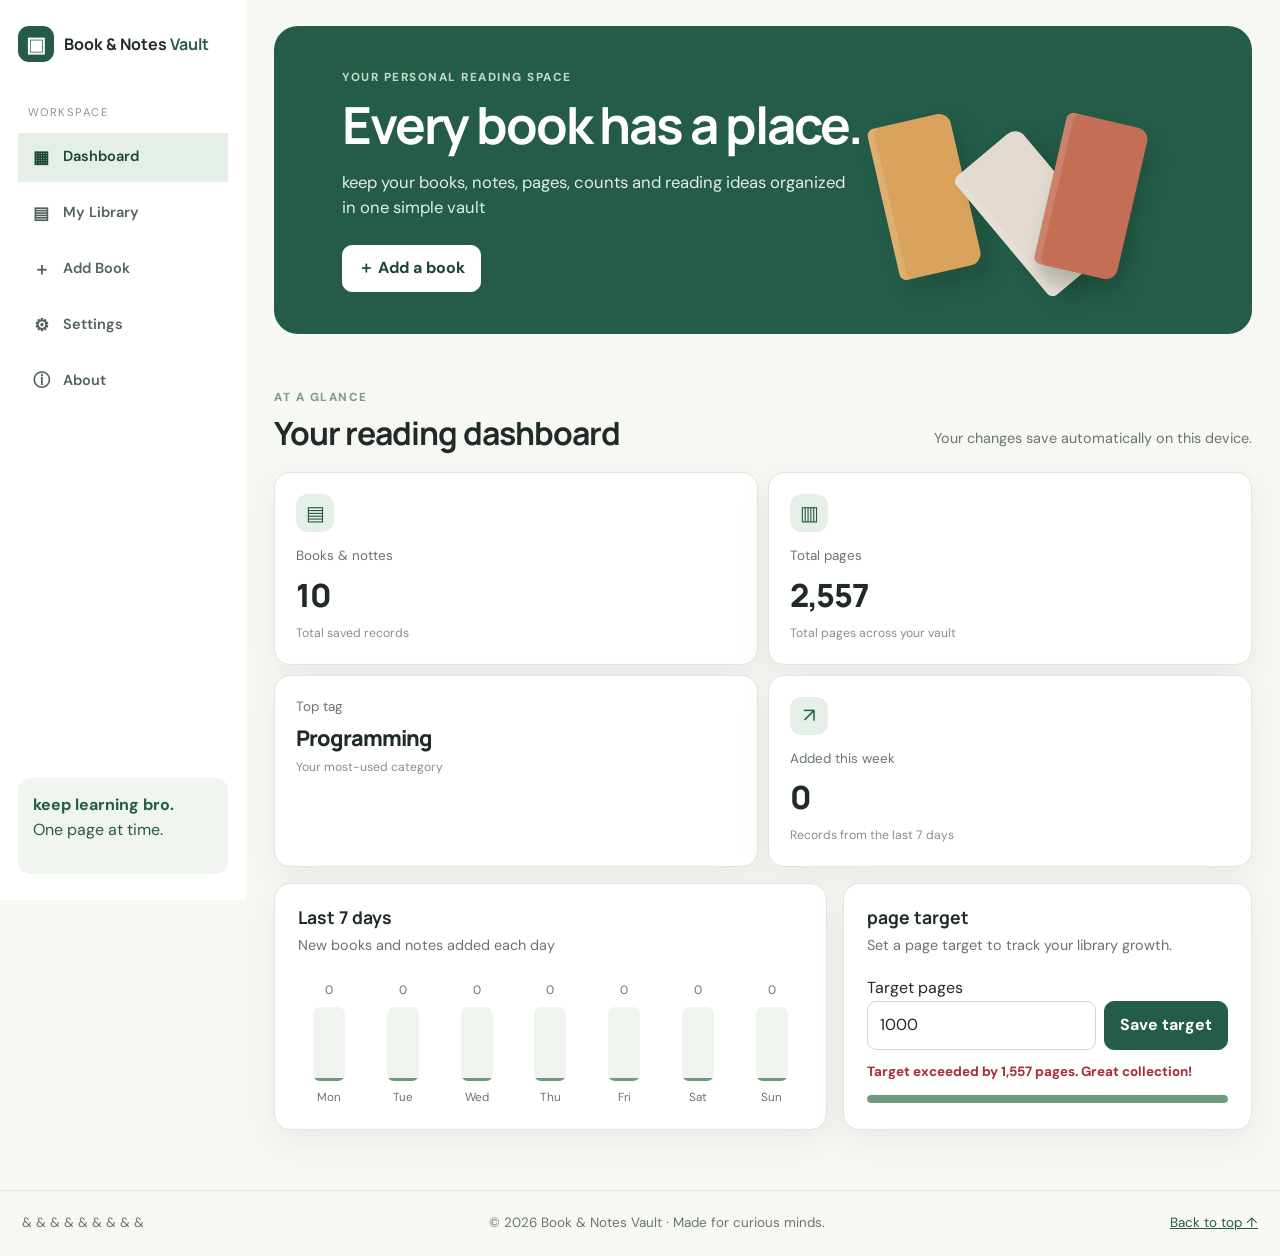
==== commit 042ae37e: "debugging" ====
--- a/index.html
+++ b/index.html
@@ -11,7 +11,7 @@
 </head>
 
 <body data-page="dashboard">
-    <a href="skip-link" href="#main">Skip to main content</a>
+    <a class="skip-link" href="#main">Skip to main content</a>
 
     <aside class="sidebar" aria-level="Sidebar">
         <a href="index.html" class="brand" aria-label="Book and Notes Vault home">
@@ -135,10 +135,15 @@
                             <small class="field-error" id="author-error"></small>
                         </div>
                         <div class="field">
+                            <label for="pages">Numbers of pages</label>
+                            <input type="number" name="pages" min="0" max="100000" step="1" id="pages" placeholder="e.g. 240" required aria-describedby="pages-error">
+                            <small class="field-error" id="pages-error"></small>
+                        </div>
+                        <div class="field">
                             <label for="tag">Tag</label>
                             <input type="text" id="tag" name="tag" maxlength="40" placeholder="e.g Techology" required
-                                aria-describedby="pages-error">
-                            <small class="field-error" id="date-error"></small>
+                                aria-describedby="tag-error">
+                            <small class="field-error" id="tag-error"></small>
                         </div>
                         <div class="field">
                             <label for="date-added">Date added</label>
